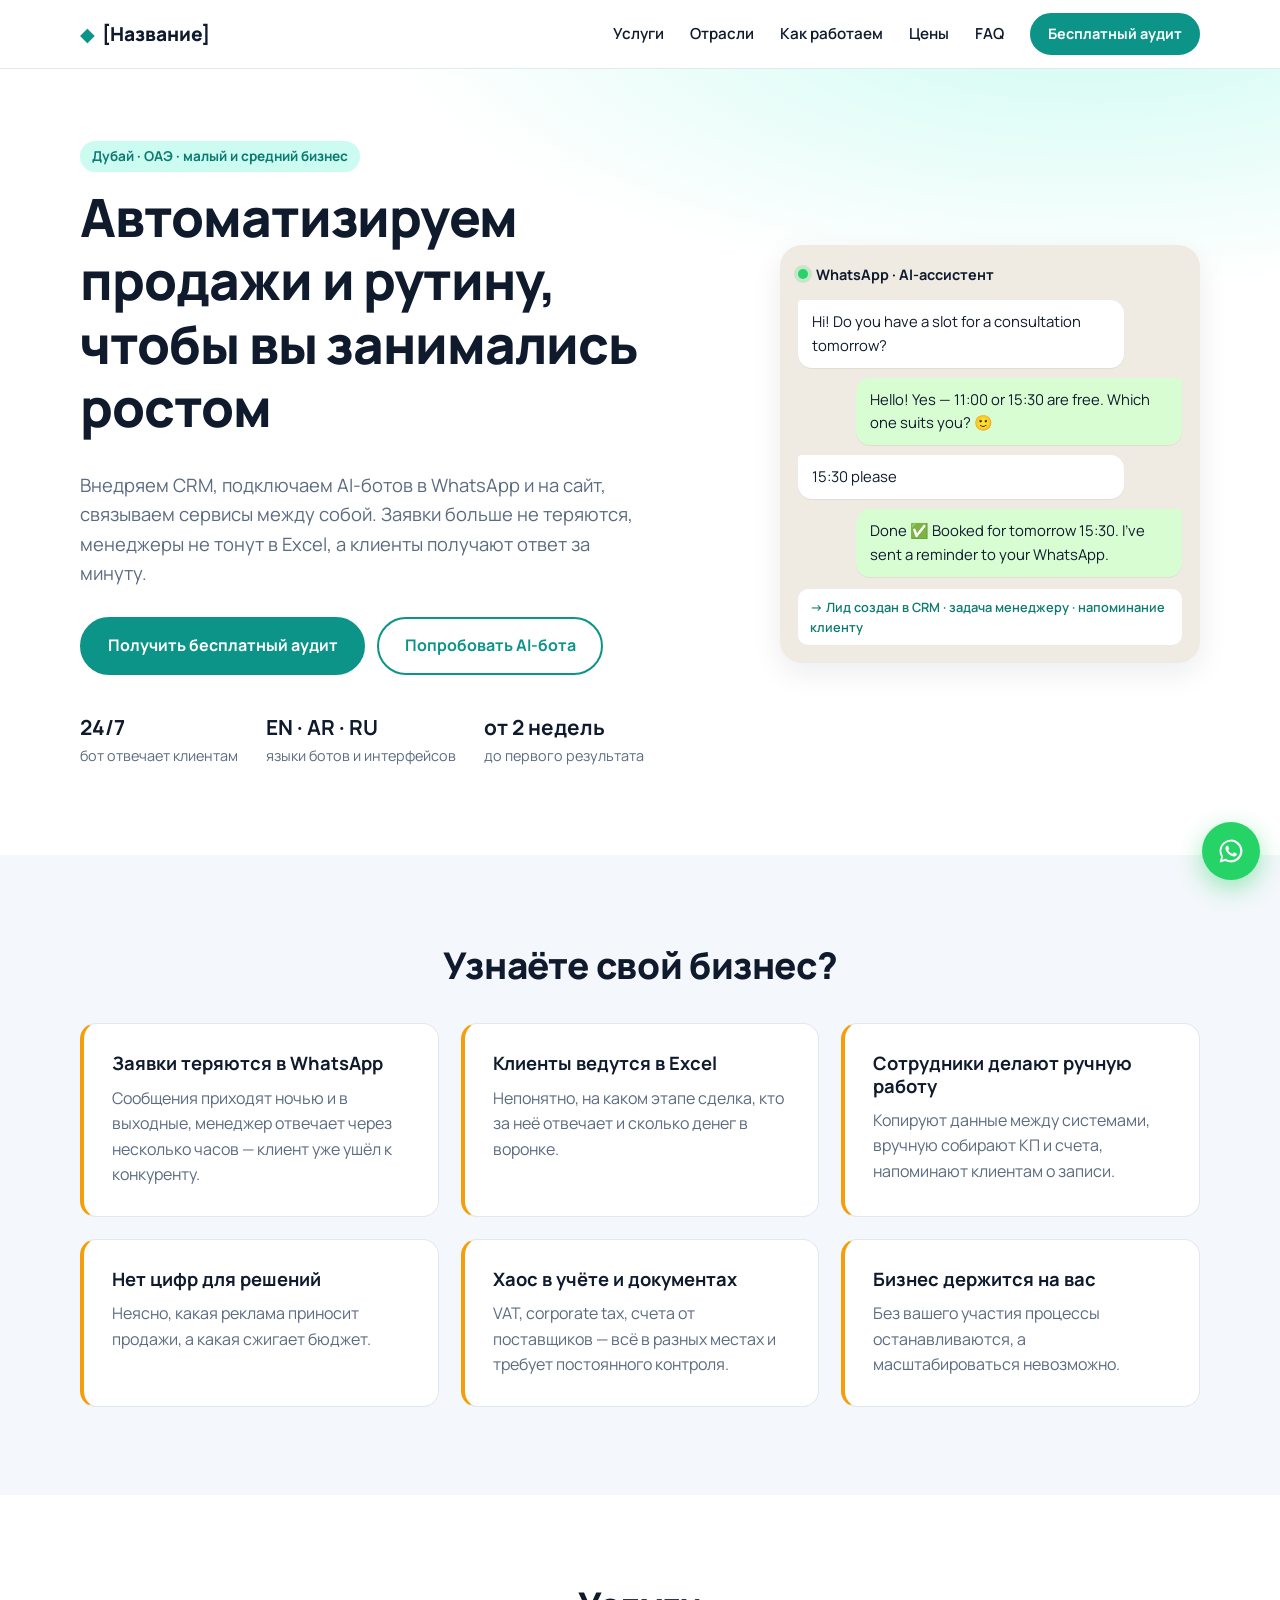
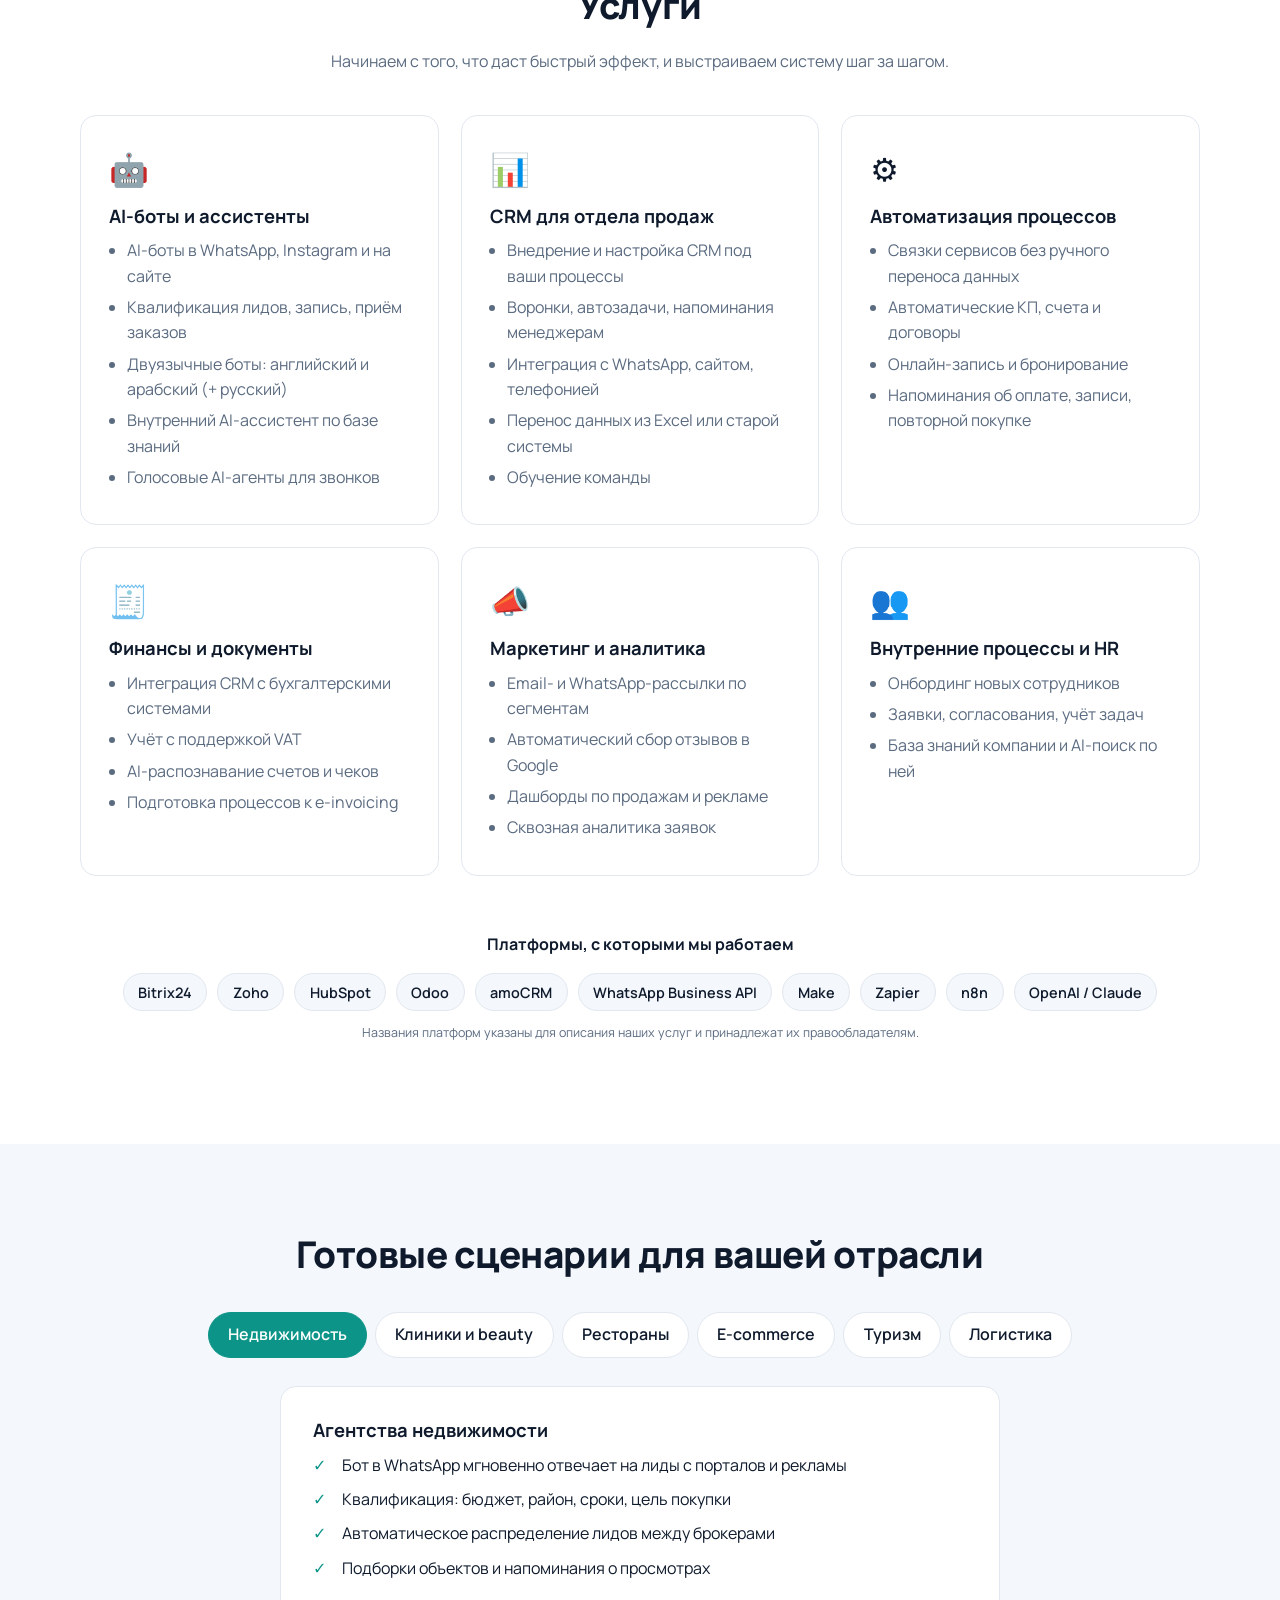
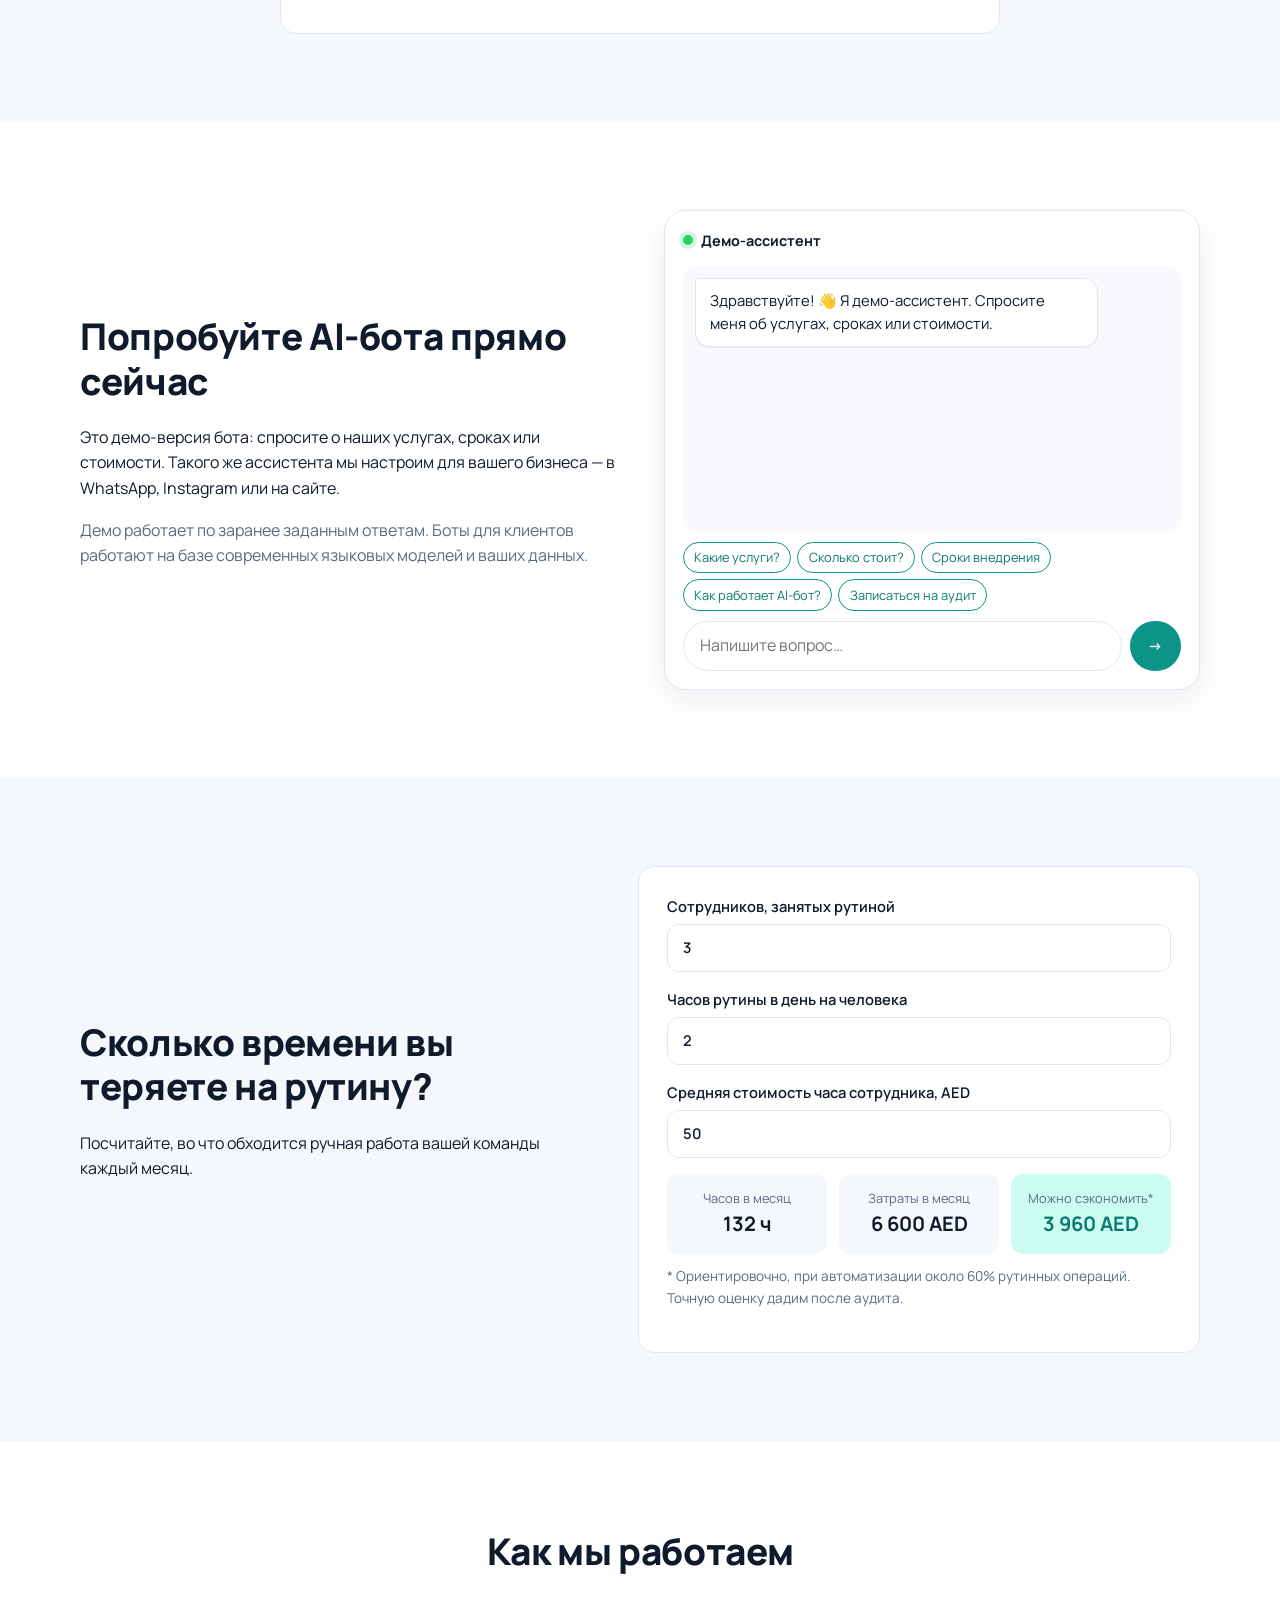
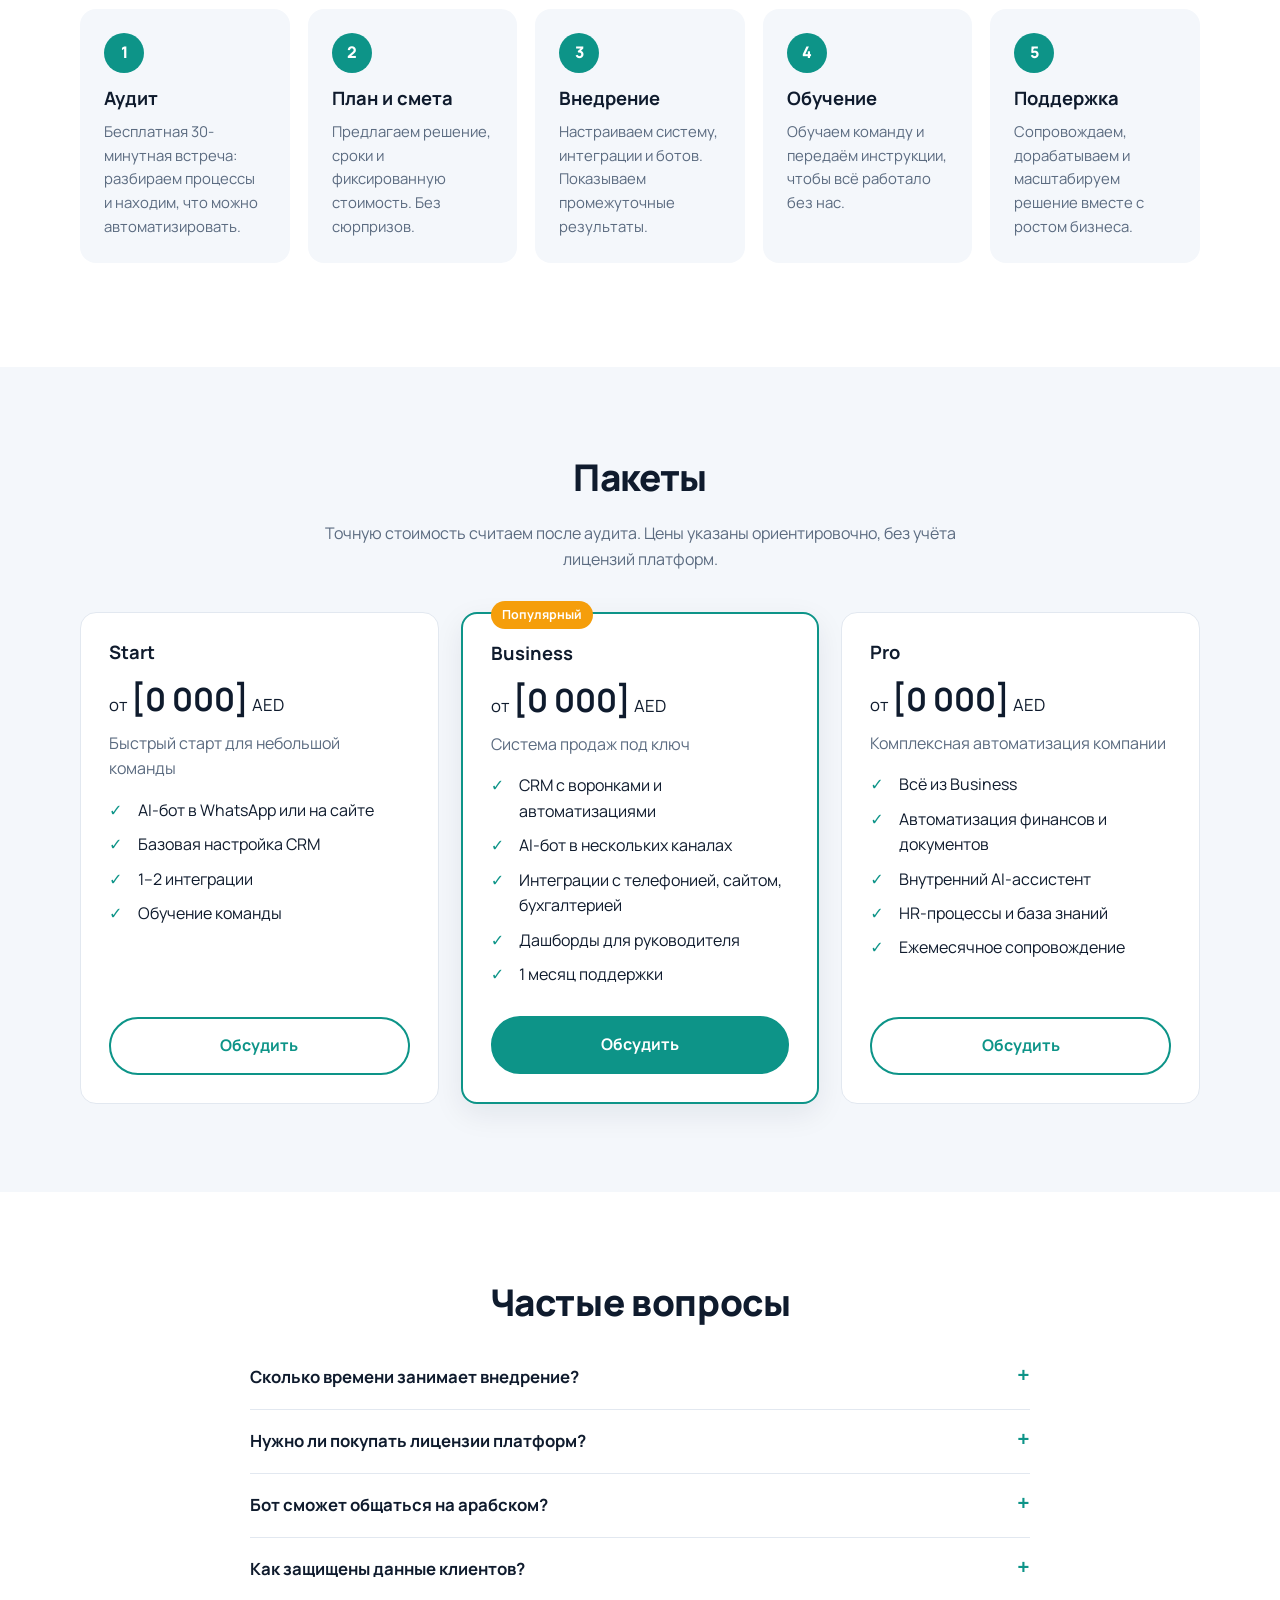
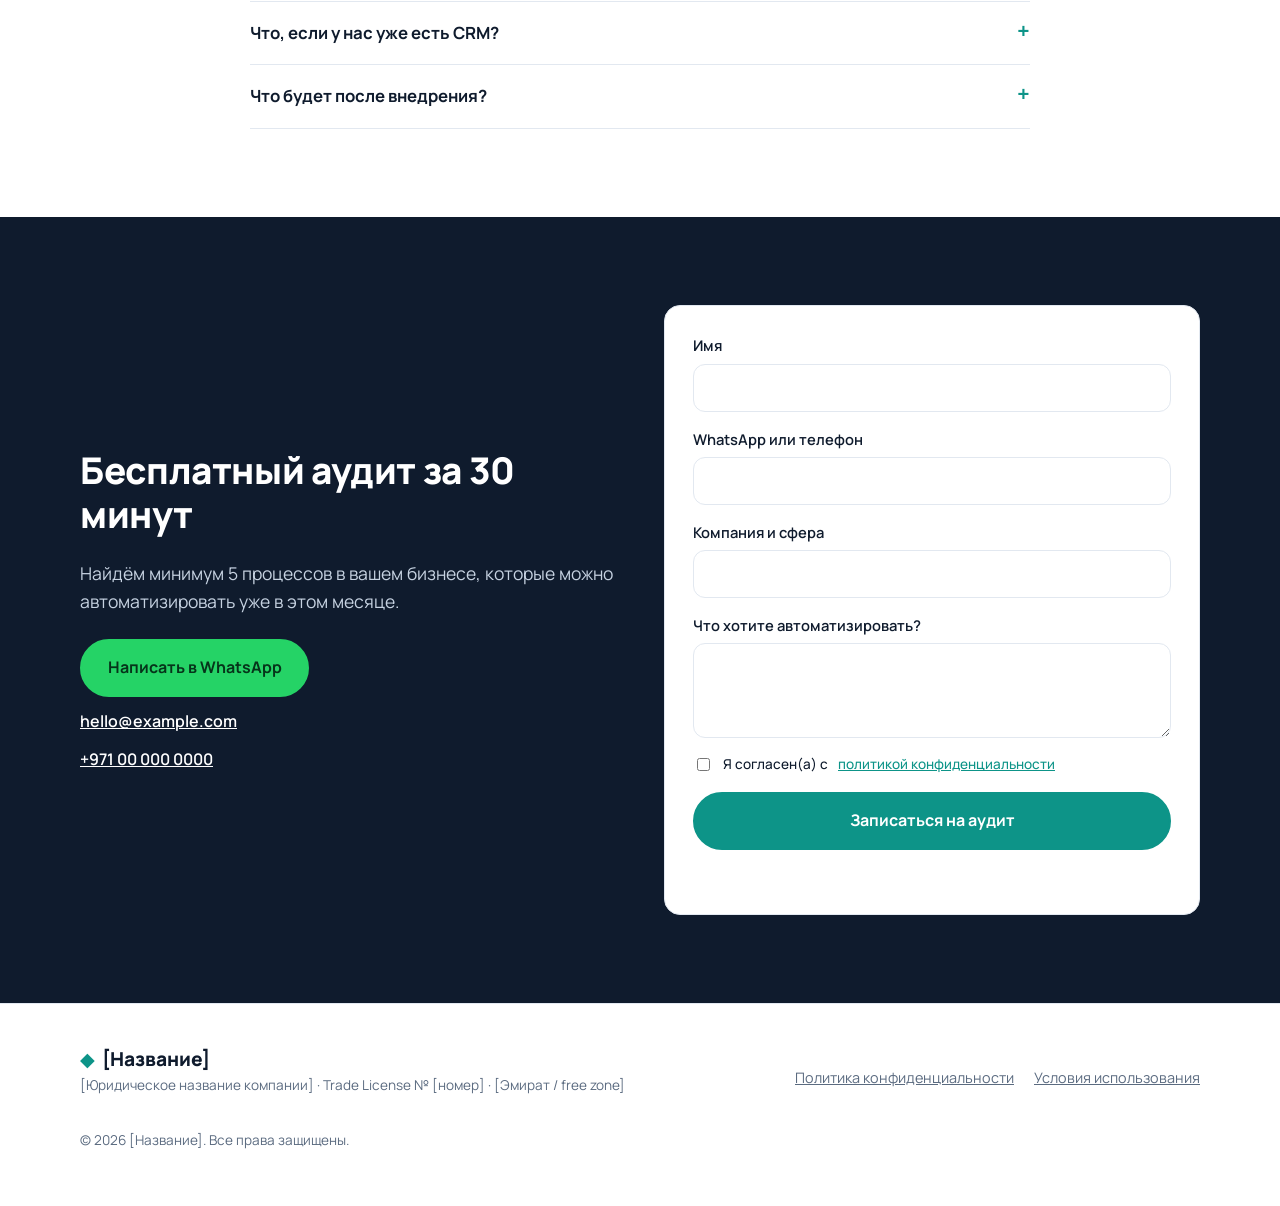
==== index.html @ ab87d1dd "Сайт-визитка: автоматизация бизнеса в ОАЭ Co-Authored-By: Claude Opus 5.5 <noreply@anthropic.com>" ====
<!doctype html>
<html lang="ru">
<head>
  <meta charset="utf-8">
  <meta name="viewport" content="width=device-width, initial-scale=1">
  <title>Автоматизация бизнеса в ОАЭ — CRM, AI-боты, интеграции</title>
  <meta name="description" content="Внедряем CRM, AI-ботов для WhatsApp и сайта, автоматизируем продажи и рутину для малого и среднего бизнеса в Дубае и ОАЭ.">
  <link rel="preconnect" href="https://fonts.googleapis.com">
  <link rel="preconnect" href="https://fonts.gstatic.com" crossorigin>
  <link href="https://fonts.googleapis.com/css2?family=Manrope:wght@400;500;600;700;800&display=swap" rel="stylesheet">
  <link rel="stylesheet" href="styles.css">
</head>
<body>

<header class="header" id="top">
  <div class="container header__inner">
    <a href="#top" class="logo"><span class="logo__mark">◆</span> [Название]</a>
    <nav class="nav" id="nav">
      <a href="#services">Услуги</a>
      <a href="#industries">Отрасли</a>
      <a href="#process">Как работаем</a>
      <a href="#pricing">Цены</a>
      <a href="#faq">FAQ</a>
      <a href="#contact" class="btn btn--small">Бесплатный аудит</a>
    </nav>
    <button class="burger" id="burger" aria-label="Открыть меню" aria-expanded="false"><span></span><span></span><span></span></button>
  </div>
</header>

<main>

  <!-- HERO -->
  <section class="hero">
    <div class="container hero__inner">
      <div class="hero__text">
        <p class="eyebrow">Дубай · ОАЭ · малый и средний бизнес</p>
        <h1>Автоматизируем продажи и рутину, чтобы вы занимались ростом</h1>
        <p class="lead">Внедряем CRM, подключаем AI-ботов в WhatsApp и на сайт, связываем сервисы между собой. Заявки больше не теряются, менеджеры не тонут в Excel, а клиенты получают ответ за минуту.</p>
        <div class="hero__cta">
          <a href="#contact" class="btn">Получить бесплатный аудит</a>
          <a href="#demo" class="btn btn--ghost">Попробовать AI-бота</a>
        </div>
        <ul class="hero__facts">
          <li><strong>24/7</strong><span>бот отвечает клиентам</span></li>
          <li><strong>EN · AR · RU</strong><span>языки ботов и интерфейсов</span></li>
          <li><strong>от 2 недель</strong><span>до первого результата</span></li>
        </ul>
      </div>
      <div class="hero__visual" aria-hidden="true">
        <div class="chat-preview">
          <div class="chat-preview__head"><span class="dot"></span> WhatsApp · AI-ассистент</div>
          <div class="bubble bubble--in">Hi! Do you have a slot for a consultation tomorrow?</div>
          <div class="bubble bubble--out">Hello! Yes — 11:00 or 15:30 are free. Which one suits you? 🙂</div>
          <div class="bubble bubble--in">15:30 please</div>
          <div class="bubble bubble--out">Done ✅ Booked for tomorrow 15:30. I’ve sent a reminder to your WhatsApp.</div>
          <div class="chat-preview__crm">→ Лид создан в CRM · задача менеджеру · напоминание клиенту</div>
        </div>
      </div>
    </div>
  </section>

  <!-- PAINS -->
  <section class="section section--alt" id="pains">
    <div class="container">
      <h2 class="section__title">Узнаёте свой бизнес?</h2>
      <div class="grid grid--3">
        <div class="card card--pain"><h3>Заявки теряются в WhatsApp</h3><p>Сообщения приходят ночью и в выходные, менеджер отвечает через несколько часов — клиент уже ушёл к конкуренту.</p></div>
        <div class="card card--pain"><h3>Клиенты ведутся в Excel</h3><p>Непонятно, на каком этапе сделка, кто за неё отвечает и сколько денег в воронке.</p></div>
        <div class="card card--pain"><h3>Сотрудники делают ручную работу</h3><p>Копируют данные между системами, вручную собирают КП и счета, напоминают клиентам о записи.</p></div>
        <div class="card card--pain"><h3>Нет цифр для решений</h3><p>Неясно, какая реклама приносит продажи, а какая сжигает бюджет.</p></div>
        <div class="card card--pain"><h3>Хаос в учёте и документах</h3><p>VAT, corporate tax, счета от поставщиков — всё в разных местах и требует постоянного контроля.</p></div>
        <div class="card card--pain"><h3>Бизнес держится на вас</h3><p>Без вашего участия процессы останавливаются, а масштабироваться невозможно.</p></div>
      </div>
    </div>
  </section>

  <!-- SERVICES -->
  <section class="section" id="services">
    <div class="container">
      <h2 class="section__title">Услуги</h2>
      <p class="section__lead">Начинаем с того, что даст быстрый эффект, и выстраиваем систему шаг за шагом.</p>
      <div class="grid grid--3">
        <article class="card service">
          <div class="service__icon">🤖</div>
          <h3>AI-боты и ассистенты</h3>
          <ul>
            <li>AI-боты в WhatsApp, Instagram и на сайте</li>
            <li>Квалификация лидов, запись, приём заказов</li>
            <li>Двуязычные боты: английский и арабский (+ русский)</li>
            <li>Внутренний AI-ассистент по базе знаний</li>
            <li>Голосовые AI-агенты для звонков</li>
          </ul>
        </article>
        <article class="card service">
          <div class="service__icon">📊</div>
          <h3>CRM для отдела продаж</h3>
          <ul>
            <li>Внедрение и настройка CRM под ваши процессы</li>
            <li>Воронки, автозадачи, напоминания менеджерам</li>
            <li>Интеграция с WhatsApp, сайтом, телефонией</li>
            <li>Перенос данных из Excel или старой системы</li>
            <li>Обучение команды</li>
          </ul>
        </article>
        <article class="card service">
          <div class="service__icon">⚙️</div>
          <h3>Автоматизация процессов</h3>
          <ul>
            <li>Связки сервисов без ручного переноса данных</li>
            <li>Автоматические КП, счета и договоры</li>
            <li>Онлайн-запись и бронирование</li>
            <li>Напоминания об оплате, записи, повторной покупке</li>
          </ul>
        </article>
        <article class="card service">
          <div class="service__icon">🧾</div>
          <h3>Финансы и документы</h3>
          <ul>
            <li>Интеграция CRM с бухгалтерскими системами</li>
            <li>Учёт с поддержкой VAT</li>
            <li>AI-распознавание счетов и чеков</li>
            <li>Подготовка процессов к e-invoicing</li>
          </ul>
        </article>
        <article class="card service">
          <div class="service__icon">📣</div>
          <h3>Маркетинг и аналитика</h3>
          <ul>
            <li>Email- и WhatsApp-рассылки по сегментам</li>
            <li>Автоматический сбор отзывов в Google</li>
            <li>Дашборды по продажам и рекламе</li>
            <li>Сквозная аналитика заявок</li>
          </ul>
        </article>
        <article class="card service">
          <div class="service__icon">👥</div>
          <h3>Внутренние процессы и HR</h3>
          <ul>
            <li>Онбординг новых сотрудников</li>
            <li>Заявки, согласования, учёт задач</li>
            <li>База знаний компании и AI-поиск по ней</li>
          </ul>
        </article>
      </div>

      <div class="platforms">
        <p class="platforms__title">Платформы, с которыми мы работаем</p>
        <ul class="platforms__list">
          <li>Bitrix24</li><li>Zoho</li><li>HubSpot</li><li>Odoo</li><li>amoCRM</li>
          <li>WhatsApp Business API</li><li>Make</li><li>Zapier</li><li>n8n</li><li>OpenAI / Claude</li>
        </ul>
        <p class="platforms__note">Названия платформ указаны для описания наших услуг и принадлежат их правообладателям.</p>
      </div>
    </div>
  </section>

  <!-- INDUSTRIES -->
  <section class="section section--alt" id="industries">
    <div class="container">
      <h2 class="section__title">Готовые сценарии для вашей отрасли</h2>
      <div class="tabs" role="tablist">
        <button class="tab is-active" data-tab="realestate" role="tab">Недвижимость</button>
        <button class="tab" data-tab="clinics" role="tab">Клиники и beauty</button>
        <button class="tab" data-tab="horeca" role="tab">Рестораны</button>
        <button class="tab" data-tab="ecom" role="tab">E-commerce</button>
        <button class="tab" data-tab="travel" role="tab">Туризм</button>
        <button class="tab" data-tab="logistics" role="tab">Логистика</button>
      </div>
      <div class="tab-panels">
        <div class="tab-panel is-active" id="tab-realestate">
          <h3>Агентства недвижимости</h3>
          <ul class="checklist">
            <li>Бот в WhatsApp мгновенно отвечает на лиды с порталов и рекламы</li>
            <li>Квалификация: бюджет, район, сроки, цель покупки</li>
            <li>Автоматическое распределение лидов между брокерами</li>
            <li>Подборки объектов и напоминания о просмотрах</li>
          </ul>
        </div>
        <div class="tab-panel" id="tab-clinics">
          <h3>Клиники, салоны красоты, wellness</h3>
          <ul class="checklist">
            <li>Онлайн-запись через бота 24/7</li>
            <li>Напоминания о визите — меньше неявок</li>
            <li>Повторные визиты и сбор отзывов после процедуры</li>
            <li>Карта клиента и история посещений в CRM</li>
          </ul>
        </div>
        <div class="tab-panel" id="tab-horeca">
          <h3>Рестораны и кафе</h3>
          <ul class="checklist">
            <li>Бронирование столиков через WhatsApp и сайт</li>
            <li>Приём заказов на доставку и кейтеринг</li>
            <li>Программа лояльности и рассылки</li>
            <li>Учёт поставщиков и счетов</li>
          </ul>
        </div>
        <div class="tab-panel" id="tab-ecom">
          <h3>Интернет-магазины</h3>
          <ul class="checklist">
            <li>Бот отвечает о наличии, доставке и статусе заказа</li>
            <li>Возврат брошенных корзин</li>
            <li>Синхронизация заказов, склада и бухгалтерии</li>
            <li>Сегментированные рассылки</li>
          </ul>
        </div>
        <div class="tab-panel" id="tab-travel">
          <h3>Туризм и визовые услуги</h3>
          <ul class="checklist">
            <li>Обработка запросов на туры и визы на нескольких языках</li>
            <li>Автоматический сбор документов от клиента</li>
            <li>Статусы заявок и уведомления</li>
            <li>Генерация КП и счетов</li>
          </ul>
        </div>
        <div class="tab-panel" id="tab-logistics">
          <h3>Логистика и дистрибуция</h3>
          <ul class="checklist">
            <li>Трекинг и уведомления клиентам</li>
            <li>Расчёт стоимости и КП за минуты</li>
            <li>Учёт заявок и водителей в одной системе</li>
            <li>Отчёты для руководителя</li>
          </ul>
        </div>
      </div>
    </div>
  </section>

  <!-- DEMO BOT -->
  <section class="section" id="demo">
    <div class="container demo">
      <div class="demo__text">
        <h2 class="section__title">Попробуйте AI-бота прямо сейчас</h2>
        <p>Это демо-версия бота: спросите о наших услугах, сроках или стоимости. Такого же ассистента мы настроим для вашего бизнеса — в WhatsApp, Instagram или на сайте.</p>
        <p class="muted">Демо работает по заранее заданным ответам. Боты для клиентов работают на базе современных языковых моделей и ваших данных.</p>
      </div>
      <div class="bot" id="bot">
        <div class="bot__head"><span class="dot"></span> Демо-ассистент</div>
        <div class="bot__messages" id="botMessages" aria-live="polite"></div>
        <div class="bot__quick" id="botQuick"></div>
        <form class="bot__form" id="botForm">
          <input type="text" id="botInput" placeholder="Напишите вопрос…" autocomplete="off" aria-label="Ваш вопрос">
          <button type="submit" class="btn btn--small">→</button>
        </form>
      </div>
    </div>
  </section>

  <!-- ROI CALCULATOR -->
  <section class="section section--alt" id="calculator">
    <div class="container calc">
      <div class="calc__text">
        <h2 class="section__title">Сколько времени вы теряете на рутину?</h2>
        <p>Посчитайте, во что обходится ручная работа вашей команды каждый месяц.</p>
      </div>
      <form class="calc__form card" id="calcForm">
        <label>Сотрудников, занятых рутиной
          <input type="number" id="calcPeople" min="1" max="500" value="3">
        </label>
        <label>Часов рутины в день на человека
          <input type="number" id="calcHours" min="0.5" max="12" step="0.5" value="2">
        </label>
        <label>Средняя стоимость часа сотрудника, AED
          <input type="number" id="calcRate" min="10" max="1000" value="50">
        </label>
        <div class="calc__result">
          <div><span>Часов в месяц</span><strong id="calcResHours">—</strong></div>
          <div><span>Затраты в месяц</span><strong id="calcResMoney">—</strong></div>
          <div><span>Можно сэкономить*</span><strong id="calcResSave">—</strong></div>
        </div>
        <p class="muted small">* Ориентировочно, при автоматизации около 60% рутинных операций. Точную оценку дадим после аудита.</p>
      </form>
    </div>
  </section>

  <!-- PROCESS -->
  <section class="section" id="process">
    <div class="container">
      <h2 class="section__title">Как мы работаем</h2>
      <ol class="steps">
        <li><span class="steps__num">1</span><h3>Аудит</h3><p>Бесплатная 30-минутная встреча: разбираем процессы и находим, что можно автоматизировать.</p></li>
        <li><span class="steps__num">2</span><h3>План и смета</h3><p>Предлагаем решение, сроки и фиксированную стоимость. Без сюрпризов.</p></li>
        <li><span class="steps__num">3</span><h3>Внедрение</h3><p>Настраиваем систему, интеграции и ботов. Показываем промежуточные результаты.</p></li>
        <li><span class="steps__num">4</span><h3>Обучение</h3><p>Обучаем команду и передаём инструкции, чтобы всё работало без нас.</p></li>
        <li><span class="steps__num">5</span><h3>Поддержка</h3><p>Сопровождаем, дорабатываем и масштабируем решение вместе с ростом бизнеса.</p></li>
      </ol>
    </div>
  </section>

  <!-- PRICING -->
  <section class="section section--alt" id="pricing">
    <div class="container">
      <h2 class="section__title">Пакеты</h2>
      <p class="section__lead">Точную стоимость считаем после аудита. Цены указаны ориентировочно, без учёта лицензий платформ.</p>
      <div class="grid grid--3 pricing">
        <div class="card price">
          <h3>Start</h3>
          <p class="price__value">от <strong>[0 000]</strong> AED</p>
          <p class="muted">Быстрый старт для небольшой команды</p>
          <ul class="checklist">
            <li>AI-бот в WhatsApp или на сайте</li>
            <li>Базовая настройка CRM</li>
            <li>1–2 интеграции</li>
            <li>Обучение команды</li>
          </ul>
          <a href="#contact" class="btn btn--ghost">Обсудить</a>
        </div>
        <div class="card price price--featured">
          <span class="price__badge">Популярный</span>
          <h3>Business</h3>
          <p class="price__value">от <strong>[0 000]</strong> AED</p>
          <p class="muted">Система продаж под ключ</p>
          <ul class="checklist">
            <li>CRM с воронками и автоматизациями</li>
            <li>AI-бот в нескольких каналах</li>
            <li>Интеграции с телефонией, сайтом, бухгалтерией</li>
            <li>Дашборды для руководителя</li>
            <li>1 месяц поддержки</li>
          </ul>
          <a href="#contact" class="btn">Обсудить</a>
        </div>
        <div class="card price">
          <h3>Pro</h3>
          <p class="price__value">от <strong>[0 000]</strong> AED</p>
          <p class="muted">Комплексная автоматизация компании</p>
          <ul class="checklist">
            <li>Всё из Business</li>
            <li>Автоматизация финансов и документов</li>
            <li>Внутренний AI-ассистент</li>
            <li>HR-процессы и база знаний</li>
            <li>Ежемесячное сопровождение</li>
          </ul>
          <a href="#contact" class="btn btn--ghost">Обсудить</a>
        </div>
      </div>
    </div>
  </section>

  <!-- FAQ -->
  <section class="section" id="faq">
    <div class="container container--narrow">
      <h2 class="section__title">Частые вопросы</h2>
      <details class="faq"><summary>Сколько времени занимает внедрение?</summary><p>Простой бот или базовая CRM — от 1–2 недель. Комплексная автоматизация — от 1 до 3 месяцев. Мы делим проект на этапы, чтобы первые результаты вы увидели как можно раньше.</p></details>
      <details class="faq"><summary>Нужно ли покупать лицензии платформ?</summary><p>Для большинства CRM и сервисов — да, лицензии оплачиваются напрямую платформе. Мы поможем выбрать тариф, который подходит под ваши задачи и бюджет, без переплат.</p></details>
      <details class="faq"><summary>Бот сможет общаться на арабском?</summary><p>Да. Мы настраиваем ботов на английском, арабском и русском языках, бот сам определяет язык клиента.</p></details>
      <details class="faq"><summary>Как защищены данные клиентов?</summary><p>Мы работаем с данными в соответствии с законодательством ОАЭ о защите персональных данных (PDPL), подписываем NDA и настраиваем доступы по принципу минимально необходимых прав.</p></details>
      <details class="faq"><summary>Что, если у нас уже есть CRM?</summary><p>Отлично — проведём аудит текущей системы, донастроим её и подключим недостающие интеграции. Переходить на другую систему нужно не всегда.</p></details>
      <details class="faq"><summary>Что будет после внедрения?</summary><p>Мы обучаем команду и передаём инструкции. По желанию — берём систему на поддержку и развиваем её дальше.</p></details>
    </div>
  </section>

  <!-- CONTACT -->
  <section class="section section--accent" id="contact">
    <div class="container contact">
      <div class="contact__text">
        <h2>Бесплатный аудит за 30 минут</h2>
        <p>Найдём минимум 5 процессов в вашем бизнесе, которые можно автоматизировать уже в этом месяце.</p>
        <div class="contact__links">
          <a class="btn btn--whatsapp" href="https://wa.me/971000000000" target="_blank" rel="noopener">Написать в WhatsApp</a>
          <a class="contact__link" href="mailto:hello@example.com">hello@example.com</a>
          <a class="contact__link" href="tel:+971000000000">+971 00 000 0000</a>
        </div>
      </div>
      <form class="contact__form card" id="contactForm">
        <label>Имя<input type="text" name="name" required></label>
        <label>WhatsApp или телефон<input type="tel" name="phone" required></label>
        <label>Компания и сфера<input type="text" name="company"></label>
        <label>Что хотите автоматизировать?<textarea name="message" rows="3"></textarea></label>
        <label class="consent"><input type="checkbox" required> Я согласен(а) с <a href="privacy.html">политикой конфиденциальности</a></label>
        <button type="submit" class="btn">Записаться на аудит</button>
        <p class="form-status" id="formStatus" role="status"></p>
      </form>
    </div>
  </section>

</main>

<footer class="footer">
  <div class="container footer__inner">
    <div>
      <a href="#top" class="logo"><span class="logo__mark">◆</span> [Название]</a>
      <p class="muted small">[Юридическое название компании] · Trade License № [номер] · [Эмират / free zone]</p>
    </div>
    <nav class="footer__nav">
      <a href="privacy.html">Политика конфиденциальности</a>
      <a href="terms.html">Условия использования</a>
    </nav>
    <p class="muted small">© <span id="year"></span> [Название]. Все права защищены.</p>
  </div>
</footer>

<a class="wa-float" href="https://wa.me/971000000000" target="_blank" rel="noopener" aria-label="Написать в WhatsApp">
  <svg viewBox="0 0 32 32" width="28" height="28" aria-hidden="true"><path fill="currentColor" d="M16 3a13 13 0 0 0-11.2 19.6L3 29l6.6-1.7A13 13 0 1 0 16 3zm0 23.7c-2 0-4-.5-5.7-1.6l-.4-.2-3.9 1 1-3.8-.3-.4A10.7 10.7 0 1 1 16 26.7zm5.9-8c-.3-.2-1.9-1-2.2-1-.3-.1-.5-.2-.7.1l-1 1.3c-.2.2-.4.2-.7.1a8.8 8.8 0 0 1-4.4-3.8c-.3-.6.3-.5 1-1.8.1-.2 0-.4 0-.6l-1-2.4c-.3-.6-.5-.5-.7-.5h-.6c-.2 0-.6.1-.9.4-.3.3-1.1 1.1-1.1 2.7s1.2 3.1 1.3 3.3c.2.2 2.3 3.5 5.5 4.9 2 .9 2.8.9 3.8.8.6-.1 1.9-.8 2.2-1.5.3-.8.3-1.4.2-1.5l-.7-.5z"/></svg>
</a>

<script src="script.js"></script>
</body>
</html>
---- styles.css ----
:root {
  --bg: #ffffff;
  --bg-alt: #f4f7fb;
  --text: #0f1b2d;
  --muted: #5b6b80;
  --border: #e2e8f0;
  --primary: #0d9488;
  --primary-dark: #0b7a70;
  --primary-soft: #ccfbf1;
  --navy: #0f1b2d;
  --accent: #f59e0b;
  --wa: #25d366;
  --radius: 16px;
  --shadow: 0 10px 30px rgba(15, 27, 45, .08);
  --container: 1160px;
}

*, *::before, *::after { box-sizing: border-box; }
html { scroll-behavior: smooth; scroll-padding-top: 80px; }
body {
  margin: 0;
  font-family: "Manrope", system-ui, -apple-system, "Segoe UI", sans-serif;
  color: var(--text);
  background: var(--bg);
  line-height: 1.6;
  -webkit-font-smoothing: antialiased;
}
img, svg { max-width: 100%; }
a { color: var(--primary); }
h1, h2, h3 { line-height: 1.2; margin: 0 0 .6em; }
h1 { font-size: clamp(2rem, 4.5vw, 3.3rem); font-weight: 800; letter-spacing: -.02em; }
h2 { font-size: clamp(1.6rem, 3vw, 2.3rem); font-weight: 800; letter-spacing: -.01em; }
h3 { font-size: 1.15rem; font-weight: 700; }
p { margin: 0 0 1em; }

.container { width: 100%; max-width: var(--container); margin: 0 auto; padding: 0 20px; }
.container--narrow { max-width: 820px; }
.muted { color: var(--muted); }
.small { font-size: .85rem; }

/* Buttons */
.btn {
  display: inline-flex; align-items: center; justify-content: center; gap: .5em;
  padding: .9em 1.6em; border-radius: 999px; border: 2px solid var(--primary);
  background: var(--primary); color: #fff; font: inherit; font-weight: 700;
  text-decoration: none; cursor: pointer; transition: background .2s, transform .2s, box-shadow .2s;
}
.btn:hover { background: var(--primary-dark); border-color: var(--primary-dark); transform: translateY(-1px); box-shadow: 0 6px 18px rgba(13,148,136,.25); }
.btn--ghost { background: transparent; color: var(--primary); }
.btn--ghost:hover { background: var(--primary-soft); color: var(--primary-dark); }
.btn--small { padding: .55em 1.1em; font-size: .9rem; }
.btn--whatsapp { background: var(--wa); border-color: var(--wa); color: #06341a; }
.btn--whatsapp:hover { background: #1fb457; border-color: #1fb457; color: #fff; }

/* Header */
.header {
  position: sticky; top: 0; z-index: 50;
  background: rgba(255,255,255,.92); backdrop-filter: blur(10px);
  border-bottom: 1px solid var(--border);
}
.header__inner { display: flex; align-items: center; justify-content: space-between; height: 68px; }
.logo { font-weight: 800; font-size: 1.2rem; color: var(--text); text-decoration: none; display: inline-flex; align-items: center; gap: .4em; }
.logo__mark { color: var(--primary); }
.nav { display: flex; align-items: center; gap: 26px; }
.nav a:not(.btn) { color: var(--text); text-decoration: none; font-weight: 600; font-size: .95rem; }
.nav a:not(.btn):hover { color: var(--primary); }
.nav .btn { color: #fff; }
.burger { display: none; background: none; border: 0; padding: 8px; cursor: pointer; }
.burger span { display: block; width: 24px; height: 2px; background: var(--text); margin: 5px 0; transition: .3s; }

/* Hero */
.hero { padding: 72px 0 88px; background: radial-gradient(1200px 500px at 85% -10%, var(--primary-soft), transparent 60%); }
.hero__inner { display: grid; grid-template-columns: 1.15fr 1fr; gap: 56px; align-items: center; }
.eyebrow { display: inline-block; font-weight: 700; color: var(--primary-dark); background: var(--primary-soft); padding: .35em .9em; border-radius: 999px; font-size: .85rem; }
.lead { font-size: 1.15rem; color: var(--muted); max-width: 600px; }
.hero__cta { display: flex; flex-wrap: wrap; gap: 12px; margin: 28px 0 36px; }
.hero__facts { list-style: none; padding: 0; margin: 0; display: flex; flex-wrap: wrap; gap: 28px; }
.hero__facts li { display: flex; flex-direction: column; }
.hero__facts strong { font-size: 1.3rem; }
.hero__facts span { color: var(--muted); font-size: .9rem; }

.chat-preview { background: #efeae2; border-radius: 22px; padding: 18px; box-shadow: var(--shadow); max-width: 420px; margin-left: auto; }
.chat-preview__head, .bot__head { display: flex; align-items: center; gap: 8px; font-weight: 700; font-size: .9rem; margin-bottom: 14px; }
.dot { width: 10px; height: 10px; border-radius: 50%; background: var(--wa); box-shadow: 0 0 0 4px rgba(37,211,102,.2); }
.bubble { padding: 10px 14px; border-radius: 14px; margin-bottom: 10px; max-width: 85%; font-size: .93rem; box-shadow: 0 1px 1px rgba(0,0,0,.06); }
.bubble--in { background: #fff; border-top-left-radius: 4px; }
.bubble--out { background: #d9fdd3; margin-left: auto; border-top-right-radius: 4px; }
.chat-preview__crm { margin-top: 12px; font-size: .8rem; font-weight: 600; color: var(--primary-dark); background: #fff; border-radius: 10px; padding: 8px 12px; }

/* Sections */
.section { padding: 88px 0; }
.section--alt { background: var(--bg-alt); }
.section--accent { background: var(--navy); color: #fff; }
.section__title { text-align: center; }
.section__lead { text-align: center; color: var(--muted); max-width: 640px; margin: 0 auto 40px; }
.section__title + .grid, .section__title + .tabs, .section__title + .steps { margin-top: 36px; }

.grid { display: grid; gap: 22px; }
.grid--3 { grid-template-columns: repeat(3, 1fr); }

.card { background: #fff; border: 1px solid var(--border); border-radius: var(--radius); padding: 28px; }
.card--pain { border-left: 4px solid var(--accent); }
.card--pain p { color: var(--muted); margin: 0; }

.service { transition: transform .2s, box-shadow .2s; }
.service:hover { transform: translateY(-4px); box-shadow: var(--shadow); }
.service__icon { font-size: 2rem; margin-bottom: 10px; }
.service ul { padding-left: 1.1em; margin: 0; color: var(--muted); }
.service li { margin-bottom: .35em; }

.platforms { margin-top: 56px; text-align: center; }
.platforms__title { font-weight: 700; }
.platforms__list { list-style: none; padding: 0; margin: 0 0 12px; display: flex; flex-wrap: wrap; justify-content: center; gap: 10px; }
.platforms__list li { padding: .45em 1em; border: 1px solid var(--border); border-radius: 999px; font-weight: 600; font-size: .9rem; background: var(--bg-alt); }
.platforms__note { font-size: .78rem; color: var(--muted); }

/* Tabs */
.tabs { display: flex; flex-wrap: wrap; justify-content: center; gap: 8px; margin-bottom: 28px; }
.tab { font: inherit; font-weight: 600; padding: .6em 1.2em; border-radius: 999px; border: 1px solid var(--border); background: #fff; cursor: pointer; color: var(--text); }
.tab.is-active, .tab:hover { background: var(--primary); border-color: var(--primary); color: #fff; }
.tab-panel { display: none; max-width: 720px; margin: 0 auto; background: #fff; border-radius: var(--radius); padding: 32px; border: 1px solid var(--border); }
.tab-panel.is-active { display: block; animation: fade .3s ease; }
@keyframes fade { from { opacity: 0; transform: translateY(6px); } to { opacity: 1; transform: none; } }

.checklist { list-style: none; padding: 0; margin: 0 0 1.2em; }
.checklist li { position: relative; padding-left: 1.8em; margin-bottom: .55em; }
.checklist li::before { content: "✓"; position: absolute; left: 0; color: var(--primary); font-weight: 800; }

/* Demo bot */
.demo { display: grid; grid-template-columns: 1fr 1fr; gap: 48px; align-items: center; }
.demo .section__title { text-align: left; }
.bot { background: #fff; border: 1px solid var(--border); border-radius: 22px; box-shadow: var(--shadow); padding: 18px; display: flex; flex-direction: column; height: 480px; }
.bot__messages { flex: 1; overflow-y: auto; padding: 4px; background: #f7f9fc; border-radius: 14px; padding: 12px; }
.bot__messages .bubble--in { background: #fff; border: 1px solid var(--border); }
.bot__messages .bubble--out { background: var(--primary); color: #fff; }
.bot__quick { display: flex; flex-wrap: wrap; gap: 6px; margin: 10px 0; }
.bot__quick button { font: inherit; font-size: .8rem; padding: .35em .8em; border-radius: 999px; border: 1px solid var(--primary); background: #fff; color: var(--primary-dark); cursor: pointer; }
.bot__quick button:hover { background: var(--primary-soft); }
.bot__form { display: flex; gap: 8px; }
.bot__form input { flex: 1; min-width: 0; font: inherit; padding: .7em 1em; border: 1px solid var(--border); border-radius: 999px; }
.bot__form input:focus { outline: 2px solid var(--primary); border-color: transparent; }
.typing { display: inline-flex; gap: 4px; }
.typing i { width: 6px; height: 6px; border-radius: 50%; background: var(--muted); animation: blink 1s infinite; }
.typing i:nth-child(2) { animation-delay: .15s; } .typing i:nth-child(3) { animation-delay: .3s; }
@keyframes blink { 0%, 100% { opacity: .3; } 50% { opacity: 1; } }

/* Calculator */
.calc { display: grid; grid-template-columns: 1fr 1.1fr; gap: 48px; align-items: center; }
.calc .section__title { text-align: left; }
.calc__form label, .contact__form label { display: block; font-weight: 600; font-size: .92rem; margin-bottom: 16px; }
.calc__form input, .contact__form input:not([type="checkbox"]), .contact__form textarea {
  display: block; width: 100%; margin-top: 6px; font: inherit; padding: .75em 1em;
  border: 1px solid var(--border); border-radius: 12px; background: #fff; color: var(--text);
}
.calc__form input:focus, .contact__form input:focus, .contact__form textarea:focus { outline: 2px solid var(--primary); border-color: transparent; }
.calc__result { display: grid; grid-template-columns: repeat(3, 1fr); gap: 12px; margin: 8px 0 12px; }
.calc__result div { background: var(--bg-alt); border-radius: 12px; padding: 14px; text-align: center; }
.calc__result span { display: block; font-size: .8rem; color: var(--muted); }
.calc__result strong { font-size: 1.25rem; }
.calc__result div:last-child { background: var(--primary-soft); }
.calc__result div:last-child strong { color: var(--primary-dark); }

/* Steps */
.steps { list-style: none; padding: 0; display: grid; grid-template-columns: repeat(5, 1fr); gap: 18px; counter-reset: s; }
.steps li { background: var(--bg-alt); border-radius: var(--radius); padding: 24px; position: relative; }
.steps__num { display: inline-grid; place-items: center; width: 40px; height: 40px; border-radius: 50%; background: var(--primary); color: #fff; font-weight: 800; margin-bottom: 14px; }
.steps p { color: var(--muted); margin: 0; font-size: .93rem; }

/* Pricing */
.price { display: flex; flex-direction: column; position: relative; }
.price .btn { margin-top: auto; }
.price__value { font-size: 1.05rem; margin-bottom: .3em; }
.price__value strong { font-size: 2rem; }
.price--featured { border: 2px solid var(--primary); box-shadow: var(--shadow); }
.price__badge { position: absolute; top: -13px; left: 28px; background: var(--accent); color: #fff; font-weight: 700; font-size: .78rem; padding: .3em .9em; border-radius: 999px; }

/* FAQ */
.faq { border-bottom: 1px solid var(--border); padding: 18px 0; }
.faq summary { font-weight: 700; cursor: pointer; list-style: none; display: flex; justify-content: space-between; gap: 16px; font-size: 1.05rem; }
.faq summary::-webkit-details-marker { display: none; }
.faq summary::after { content: "+"; color: var(--primary); font-size: 1.4rem; line-height: 1; transition: transform .2s; }
.faq[open] summary::after { transform: rotate(45deg); }
.faq p { color: var(--muted); margin: 12px 0 0; }

/* Contact */
.contact { display: grid; grid-template-columns: 1fr 1fr; gap: 48px; align-items: center; }
.contact__text p { color: #c6d2e1; font-size: 1.1rem; }
.contact__links { display: flex; flex-direction: column; align-items: flex-start; gap: 12px; margin-top: 24px; }
.contact__link { color: #fff; font-weight: 600; }
.contact__form { color: var(--text); }
.contact__form .consent { display: flex; gap: 10px; align-items: flex-start; font-weight: 500; font-size: .85rem; }
.contact__form .consent input { margin-top: 4px; }
.contact__form .btn { width: 100%; }
.form-status { margin: 12px 0 0; font-weight: 600; color: var(--primary-dark); min-height: 1.5em; }

/* Footer */
.footer { padding: 40px 0; border-top: 1px solid var(--border); }
.footer__inner { display: flex; flex-wrap: wrap; justify-content: space-between; align-items: center; gap: 20px; }
.footer__nav { display: flex; gap: 20px; flex-wrap: wrap; }
.footer__nav a { color: var(--muted); font-size: .9rem; }

/* WhatsApp float */
.wa-float { position: fixed; right: 20px; bottom: 20px; z-index: 60; width: 58px; height: 58px; border-radius: 50%; display: grid; place-items: center; background: var(--wa); color: #fff; box-shadow: 0 8px 24px rgba(37,211,102,.45); transition: transform .2s; }
.wa-float:hover { transform: scale(1.08); }

/* Legal pages */
.legal { padding: 56px 0 88px; }
.legal h1 { font-size: 2rem; }
.legal h2 { font-size: 1.3rem; margin-top: 1.8em; }

/* Responsive */
@media (max-width: 1000px) {
  .steps { grid-template-columns: repeat(2, 1fr); }
  .steps li:last-child { grid-column: 1 / -1; }
}
@media (max-width: 900px) {
  .hero__inner, .demo, .calc, .contact { grid-template-columns: 1fr; }
  .chat-preview { margin: 0 auto; }
  .grid--3 { grid-template-columns: repeat(2, 1fr); }
  .demo .section__title, .calc .section__title { text-align: center; }
  .demo__text, .calc__text { text-align: center; }
}
@media (max-width: 820px) {
  .burger { display: block; }
  .nav {
    position: fixed; inset: 68px 0 auto 0; flex-direction: column; align-items: stretch; gap: 0;
    background: #fff; border-bottom: 1px solid var(--border); padding: 8px 20px 20px;
    transform: translateY(-120%); transition: transform .3s ease; box-shadow: var(--shadow);
  }
  .nav.is-open { transform: none; }
  .nav a:not(.btn) { padding: 14px 0; border-bottom: 1px solid var(--border); }
  .nav .btn { margin-top: 14px; }
  .burger.is-open span:nth-child(1) { transform: translateY(7px) rotate(45deg); }
  .burger.is-open span:nth-child(2) { opacity: 0; }
  .burger.is-open span:nth-child(3) { transform: translateY(-7px) rotate(-45deg); }
}
@media (max-width: 600px) {
  .container { padding: 0 16px; }
  .section { padding: 64px 0; }
  .hero { padding: 48px 0 64px; }
  .grid--3, .steps { grid-template-columns: 1fr; }
  .calc__result { grid-template-columns: 1fr; }
  .card, .tab-panel { padding: 22px; }
  .bot { height: 440px; }
}
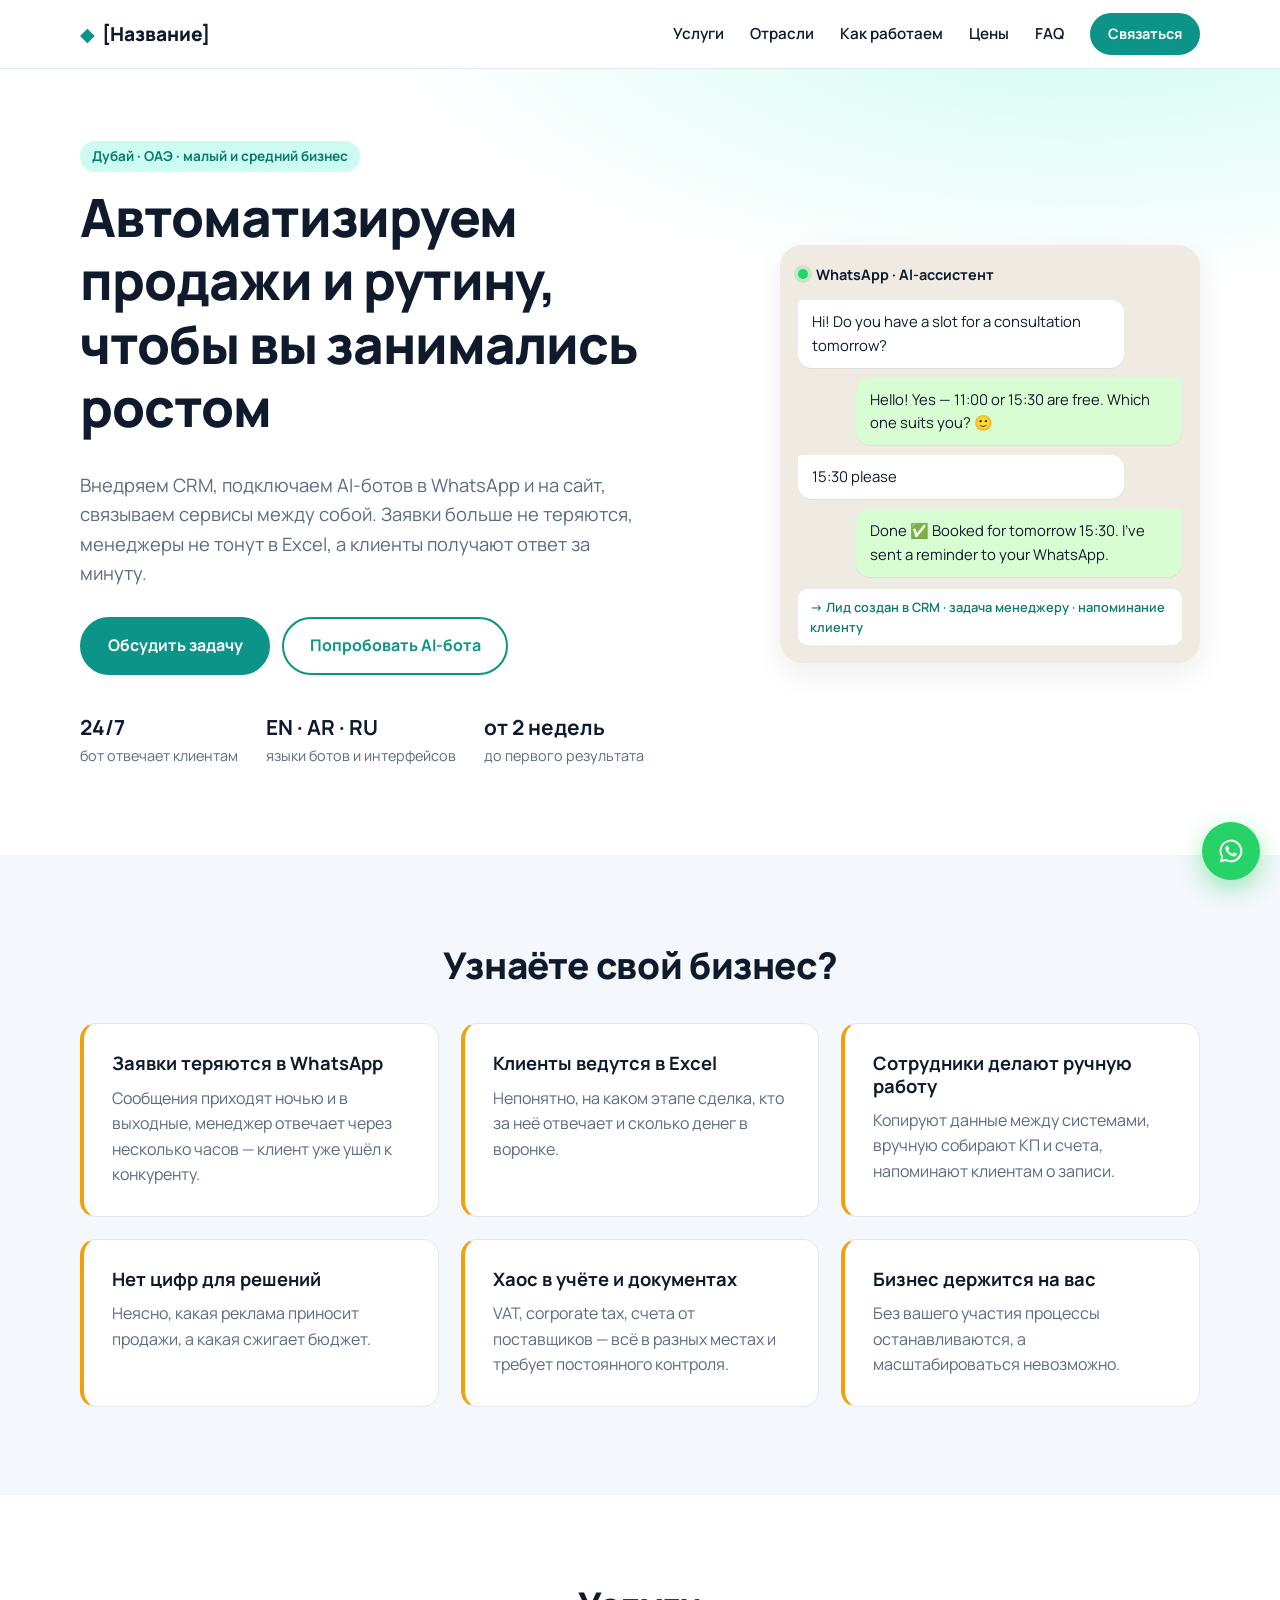
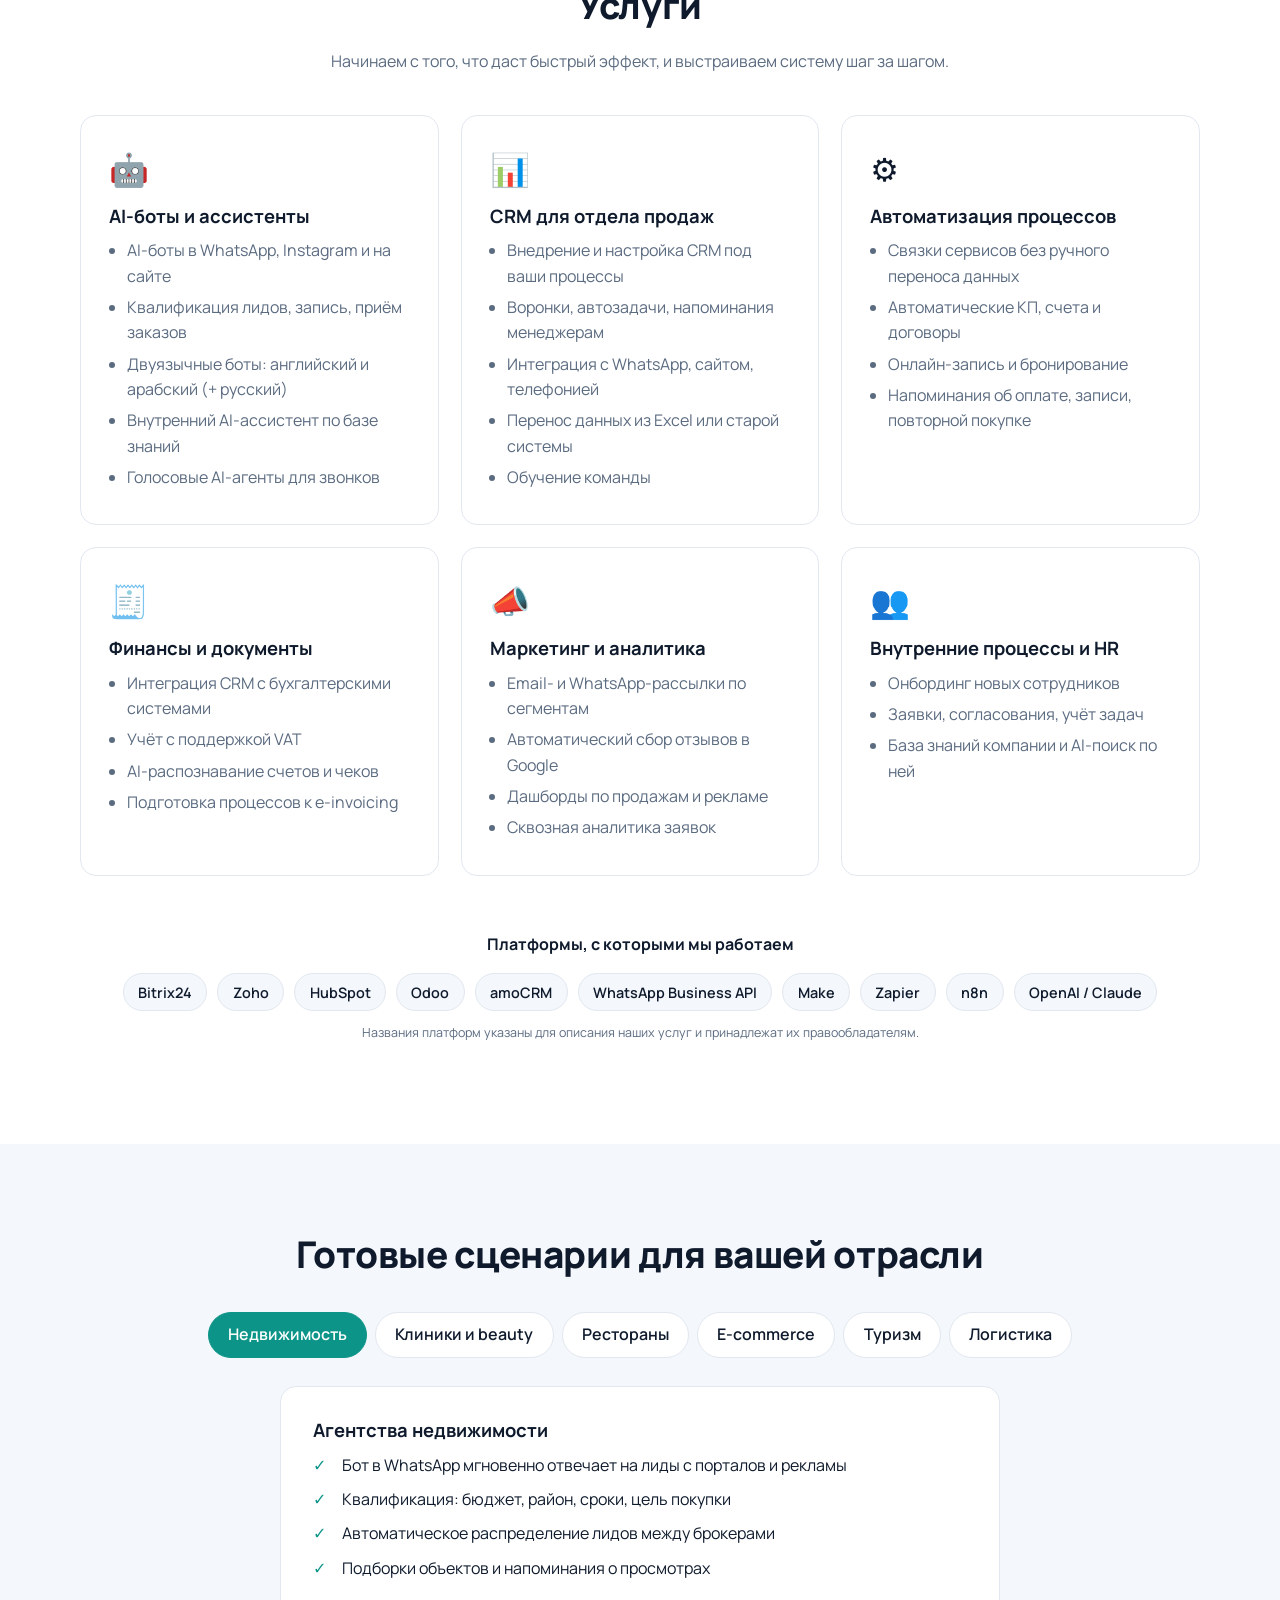
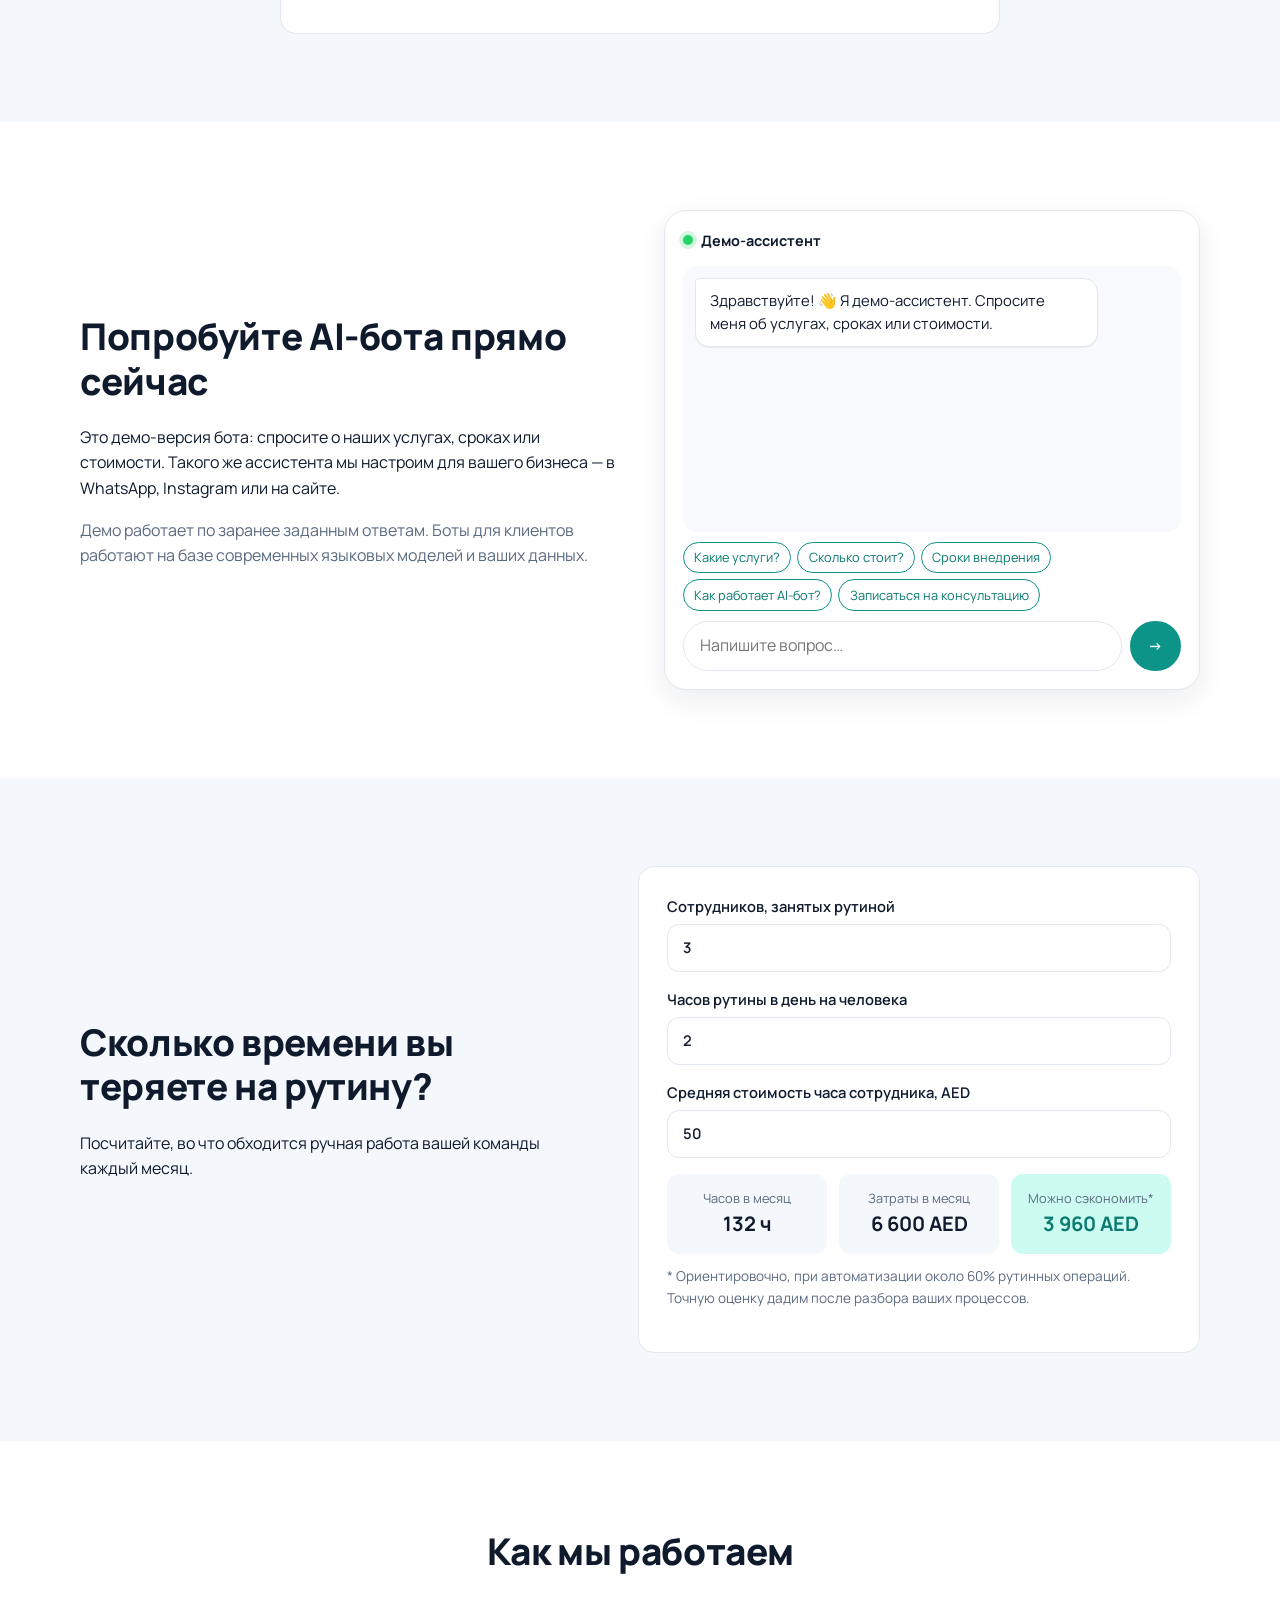
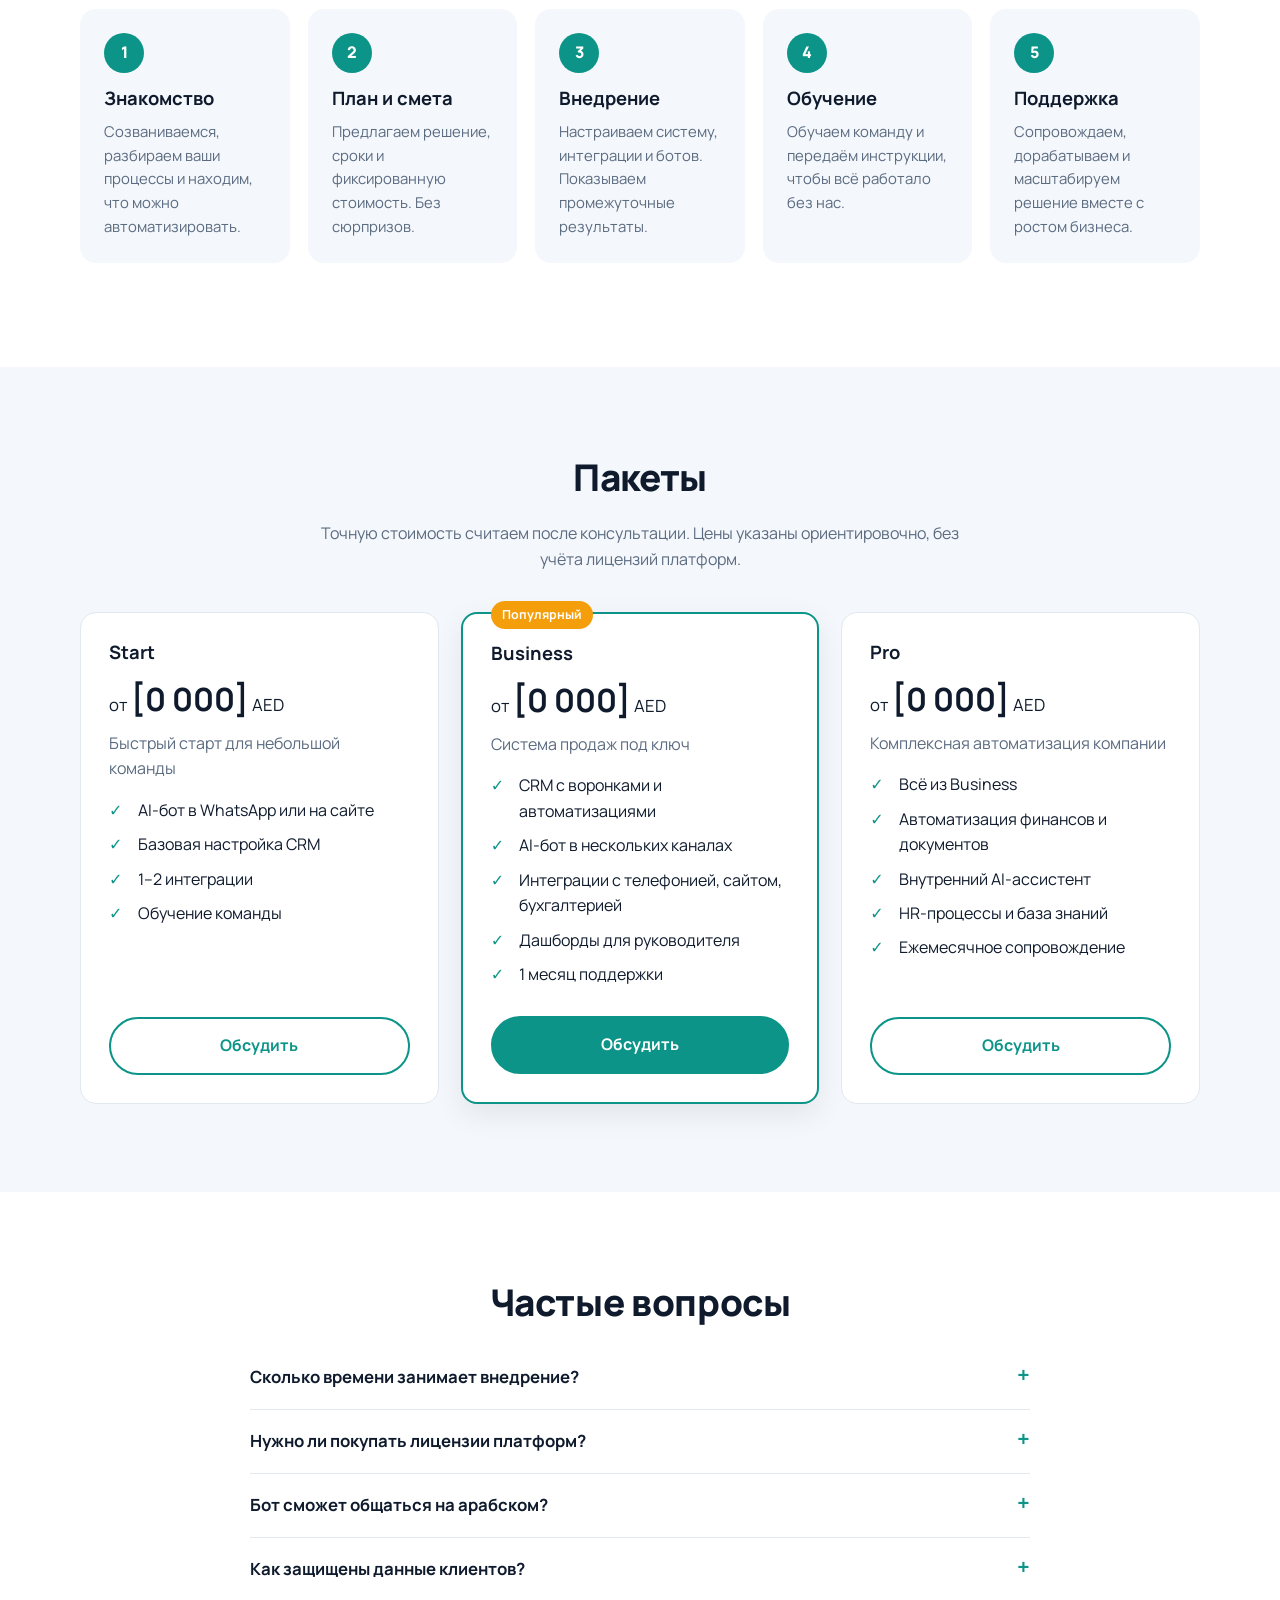
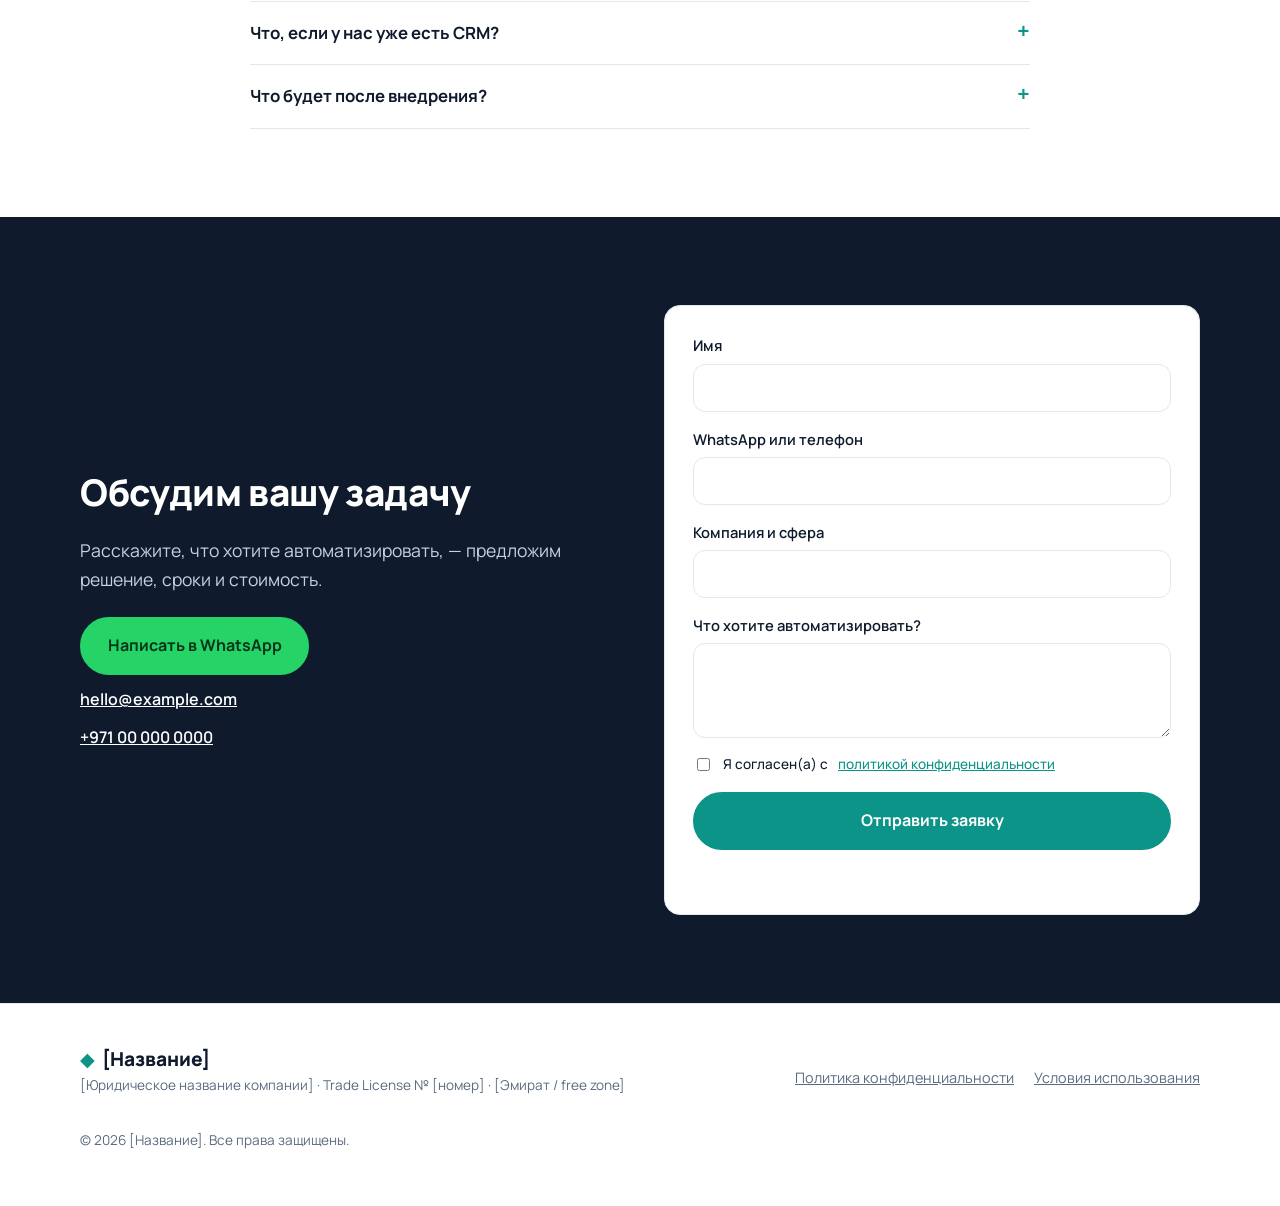
==== commit cec49ce3: "Убрать «бесплатный аудит», заменить на нейтральные CTA Co-Authored-By: Claude Opus 5.5 <noreply@anth" ====
--- a/index.html
+++ b/index.html
@@ -21,7 +21,7 @@
       <a href="#process">Как работаем</a>
       <a href="#pricing">Цены</a>
       <a href="#faq">FAQ</a>
-      <a href="#contact" class="btn btn--small">Бесплатный аудит</a>
+      <a href="#contact" class="btn btn--small">Связаться</a>
     </nav>
     <button class="burger" id="burger" aria-label="Открыть меню" aria-expanded="false"><span></span><span></span><span></span></button>
   </div>
@@ -37,7 +37,7 @@
         <h1>Автоматизируем продажи и рутину, чтобы вы занимались ростом</h1>
         <p class="lead">Внедряем CRM, подключаем AI-ботов в WhatsApp и на сайт, связываем сервисы между собой. Заявки больше не теряются, менеджеры не тонут в Excel, а клиенты получают ответ за минуту.</p>
         <div class="hero__cta">
-          <a href="#contact" class="btn">Получить бесплатный аудит</a>
+          <a href="#contact" class="btn">Обсудить задачу</a>
           <a href="#demo" class="btn btn--ghost">Попробовать AI-бота</a>
         </div>
         <ul class="hero__facts">
@@ -267,7 +267,7 @@
           <div><span>Затраты в месяц</span><strong id="calcResMoney">—</strong></div>
           <div><span>Можно сэкономить*</span><strong id="calcResSave">—</strong></div>
         </div>
-        <p class="muted small">* Ориентировочно, при автоматизации около 60% рутинных операций. Точную оценку дадим после аудита.</p>
+        <p class="muted small">* Ориентировочно, при автоматизации около 60% рутинных операций. Точную оценку дадим после разбора ваших процессов.</p>
       </form>
     </div>
   </section>
@@ -277,7 +277,7 @@
     <div class="container">
       <h2 class="section__title">Как мы работаем</h2>
       <ol class="steps">
-        <li><span class="steps__num">1</span><h3>Аудит</h3><p>Бесплатная 30-минутная встреча: разбираем процессы и находим, что можно автоматизировать.</p></li>
+        <li><span class="steps__num">1</span><h3>Знакомство</h3><p>Созваниваемся, разбираем ваши процессы и находим, что можно автоматизировать.</p></li>
         <li><span class="steps__num">2</span><h3>План и смета</h3><p>Предлагаем решение, сроки и фиксированную стоимость. Без сюрпризов.</p></li>
         <li><span class="steps__num">3</span><h3>Внедрение</h3><p>Настраиваем систему, интеграции и ботов. Показываем промежуточные результаты.</p></li>
         <li><span class="steps__num">4</span><h3>Обучение</h3><p>Обучаем команду и передаём инструкции, чтобы всё работало без нас.</p></li>
@@ -290,7 +290,7 @@
   <section class="section section--alt" id="pricing">
     <div class="container">
       <h2 class="section__title">Пакеты</h2>
-      <p class="section__lead">Точную стоимость считаем после аудита. Цены указаны ориентировочно, без учёта лицензий платформ.</p>
+      <p class="section__lead">Точную стоимость считаем после консультации. Цены указаны ориентировочно, без учёта лицензий платформ.</p>
       <div class="grid grid--3 pricing">
         <div class="card price">
           <h3>Start</h3>
@@ -343,7 +343,7 @@
       <details class="faq"><summary>Нужно ли покупать лицензии платформ?</summary><p>Для большинства CRM и сервисов — да, лицензии оплачиваются напрямую платформе. Мы поможем выбрать тариф, который подходит под ваши задачи и бюджет, без переплат.</p></details>
       <details class="faq"><summary>Бот сможет общаться на арабском?</summary><p>Да. Мы настраиваем ботов на английском, арабском и русском языках, бот сам определяет язык клиента.</p></details>
       <details class="faq"><summary>Как защищены данные клиентов?</summary><p>Мы работаем с данными в соответствии с законодательством ОАЭ о защите персональных данных (PDPL), подписываем NDA и настраиваем доступы по принципу минимально необходимых прав.</p></details>
-      <details class="faq"><summary>Что, если у нас уже есть CRM?</summary><p>Отлично — проведём аудит текущей системы, донастроим её и подключим недостающие интеграции. Переходить на другую систему нужно не всегда.</p></details>
+      <details class="faq"><summary>Что, если у нас уже есть CRM?</summary><p>Отлично — разберём текущую систему, донастроим её и подключим недостающие интеграции. Переходить на другую систему нужно не всегда.</p></details>
       <details class="faq"><summary>Что будет после внедрения?</summary><p>Мы обучаем команду и передаём инструкции. По желанию — берём систему на поддержку и развиваем её дальше.</p></details>
     </div>
   </section>
@@ -352,8 +352,8 @@
   <section class="section section--accent" id="contact">
     <div class="container contact">
       <div class="contact__text">
-        <h2>Бесплатный аудит за 30 минут</h2>
-        <p>Найдём минимум 5 процессов в вашем бизнесе, которые можно автоматизировать уже в этом месяце.</p>
+        <h2>Обсудим вашу задачу</h2>
+        <p>Расскажите, что хотите автоматизировать, — предложим решение, сроки и стоимость.</p>
         <div class="contact__links">
           <a class="btn btn--whatsapp" href="https://wa.me/971000000000" target="_blank" rel="noopener">Написать в WhatsApp</a>
           <a class="contact__link" href="mailto:hello@example.com">hello@example.com</a>
@@ -366,7 +366,7 @@
         <label>Компания и сфера<input type="text" name="company"></label>
         <label>Что хотите автоматизировать?<textarea name="message" rows="3"></textarea></label>
         <label class="consent"><input type="checkbox" required> Я согласен(а) с <a href="privacy.html">политикой конфиденциальности</a></label>
-        <button type="submit" class="btn">Записаться на аудит</button>
+        <button type="submit" class="btn">Отправить заявку</button>
         <p class="form-status" id="formStatus" role="status"></p>
       </form>
     </div>
